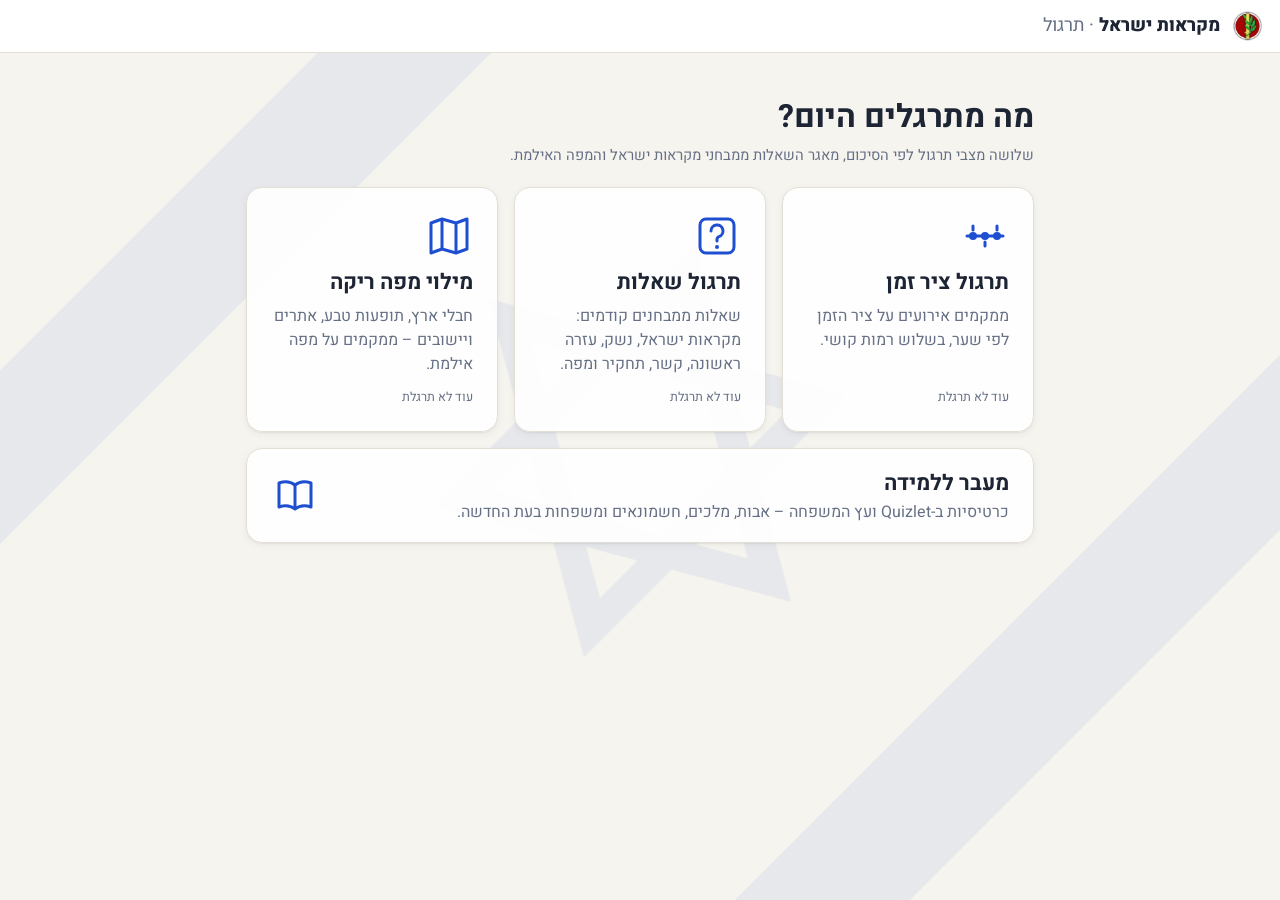
==== index.html @ 34aaca95 "Voice page: make it work on phones - Start speaking right on the Start tap (iPhone blocks speech oth" ====
<!doctype html>
<html lang="he" dir="rtl">
<head>
  <meta charset="utf-8">
  <meta name="viewport" content="width=device-width, initial-scale=1">
  <title>מקראות ישראל – תרגול</title>
  <link rel="preconnect" href="https://fonts.googleapis.com">
  <link rel="preconnect" href="https://fonts.gstatic.com" crossorigin>
  <link href="https://fonts.googleapis.com/css2?family=Heebo:wght@400;500;700;800&display=swap" rel="stylesheet">
  <link rel="stylesheet" href="style.css?v=20261030b">
</head>
<body>
  <div class="flagbg" aria-hidden="true"><svg class="flag-star" viewBox="74 40 72 80"><g fill="none" stroke-width="5.5"><path d="M110 47 L138.6 96.5 L81.4 96.5 Z"/><path d="M110 113 L81.4 63.5 L138.6 63.5 Z"/></g></svg></div>
  <header class="topbar">
    <a class="brand" href="./"><img class="emblem" src="bahad1.jpg" alt="סמל בה״ד 1" width="34" height="32">מקראות ישראל <span>· תרגול</span></a>
  </header>
  <main class="landing">
    <h1>מה מתרגלים היום?</h1>
    <p class="hint">שלושה מצבי תרגול לפי הסיכום, מאגר השאלות ממבחני מקראות ישראל והמפה האילמת.</p>
    <div class="choices">
      <a class="choice" href="timeline.html">
        <span class="choice-icon" aria-hidden="true">
          <svg viewBox="0 0 48 48"><path d="M6 24h36" stroke="currentColor" stroke-width="3" stroke-linecap="round"/><circle cx="12" cy="24" r="4" fill="currentColor"/><circle cx="24" cy="24" r="4" fill="currentColor"/><circle cx="36" cy="24" r="4" fill="currentColor"/><path d="M12 14v4M24 30v4M36 14v4" stroke="currentColor" stroke-width="3" stroke-linecap="round"/></svg>
        </span>
        <b>תרגול ציר זמן</b>
        <p>ממקמים אירועים על ציר הזמן לפי שער, בשלוש רמות קושי.</p>
        <em class="badge" id="tl-summary"></em>
      </a>
      <a class="choice" href="questions.html">
        <span class="choice-icon" aria-hidden="true">
          <svg viewBox="0 0 48 48"><rect x="7" y="7" width="34" height="34" rx="6" fill="none" stroke="currentColor" stroke-width="3"/><path d="M18 19a6 6 0 1 1 8 5.6c-1.3.5-2 1.5-2 2.9V29" fill="none" stroke="currentColor" stroke-width="3" stroke-linecap="round"/><circle cx="24" cy="35" r="2" fill="currentColor"/></svg>
        </span>
        <b>תרגול שאלות</b>
        <p>שאלות ממבחנים קודמים: מקראות ישראל, נשק, עזרה ראשונה, קשר, תחקיר ומפה.</p>
        <em class="badge" id="q-summary"></em>
      </a>
      <a class="choice" href="map.html">
        <span class="choice-icon" aria-hidden="true">
          <svg viewBox="0 0 48 48"><path d="M6 11l11-4 14 4 11-4v30l-11 4-14-4-11 4z" fill="none" stroke="currentColor" stroke-width="3" stroke-linejoin="round"/><path d="M17 7v30M31 11v30" stroke="currentColor" stroke-width="3"/></svg>
        </span>
        <b>מילוי מפה ריקה</b>
        <p>חבלי ארץ, תופעות טבע, אתרים ויישובים – ממקמים על מפה אילמת.</p>
        <em class="badge" id="map-summary"></em>
      </a>
    </div>
    <a class="choice learnlink" href="learn.html">
      <div>
        <b>מעבר ללמידה</b>
        <p>כרטיסיות ב-Quizlet ועץ המשפחה – אבות, מלכים, חשמונאים ומשפחות בעת החדשה.</p>
      </div>
      <span class="choice-icon" aria-hidden="true">
        <svg viewBox="0 0 48 48"><path d="M8 12c6-2 11-2 16 2 5-4 10-4 16-2v24c-6-2-11-2-16 2-5-4-10-4-16-2z" fill="none" stroke="currentColor" stroke-width="3" stroke-linejoin="round"/><path d="M24 14v24" stroke="currentColor" stroke-width="3"/></svg>
      </span>
    </a>
  </main>
  <script>
    // סיכום קצר של ההתקדמות בכל אחד מהמצבים
    function read(key) { try { return JSON.parse(localStorage.getItem(key)) || {}; } catch { return {}; } }
    const tl = read('mikraot-timeline-v1').sessions || [];
    const qs = read('mikraot-questions-v1').sessions || [];
    const sum = s => {
      if (!s.length) return 'עוד לא תרגלת';
      const last = s[s.length - 1];
      return `${s.length} סבבים · אחרון ${Math.round(100 * last.correct / last.total)}%`;
    };
    document.getElementById('tl-summary').textContent = sum(tl);
    document.getElementById('q-summary').textContent = sum(qs);
    document.getElementById('map-summary').textContent = sum(read('mikraot-map-v1').sessions || []);
  </script>
</body>
</html>
---- style.css ----
:root {
  --bg: #f6f4ef;
  --surface: #ffffff;
  --ink: #1d2433;
  --muted: #667085;
  --line: #e3dfd5;
  --accent: #1f4fd1;
  --accent-ink: #ffffff;
  --accent-soft: #e6ecfb;
  --good: #1b7f4b;
  --good-soft: #e3f4ea;
  --bad: #c2362b;
  --bad-soft: #fbe7e5;
  --mid: #b7791f;
  --mid-soft: #fbf1df;
  --radius: 12px;
  --shadow: 0 1px 2px rgb(16 24 40 / .06), 0 2px 8px rgb(16 24 40 / .05);
}
@media (prefers-color-scheme: dark) {
  :root {
    --bg: #12151c;
    --surface: #1b202a;
    --ink: #e8ebf2;
    --muted: #98a2b3;
    --line: #2c3340;
    --accent: #7ea2ff;
    --accent-ink: #0e1320;
    --accent-soft: #23304f;
    --good: #5cd394;
    --good-soft: #173527;
    --bad: #ff7d72;
    --bad-soft: #3d1d1b;
    --mid: #f0b85a;
    --mid-soft: #3a2d16;
    --shadow: none;
  }
}

* { box-sizing: border-box; }
body {
  margin: 0;
  background: var(--bg);
  color: var(--ink);
  font: 16px/1.5 'Heebo', system-ui, sans-serif;
}
button, input, select { font: inherit; color: inherit; }
button { cursor: pointer; }

.topbar {
  position: sticky; top: 0; z-index: 10;
  display: flex; align-items: center; justify-content: space-between; gap: 12px;
  padding: 10px 16px;
  background: var(--surface);
  border-bottom: 1px solid var(--line);
}
.brand { font-weight: 800; font-size: 1.15rem; color: var(--ink); text-decoration: none; }
.brand span { font-weight: 400; color: var(--muted); }
nav { display: flex; gap: 4px; }
.navbtn { border: 0; background: none; padding: 6px 12px; border-radius: 999px; color: var(--muted); font-weight: 500; }
.navbtn.active { background: var(--accent-soft); color: var(--accent); }

main { max-width: 960px; margin: 0 auto; padding: 16px; }
.panel { background: var(--surface); border: 1px solid var(--line); border-radius: var(--radius); padding: 16px; margin-bottom: 16px; box-shadow: var(--shadow); }
.panel h2 { margin: 0 0 12px; font-size: 1.1rem; }
.panel.row { display: flex; align-items: center; justify-content: space-between; gap: 12px; flex-wrap: wrap; }
.panel.two { display: grid; grid-template-columns: 1fr 1fr; gap: 24px; }
.hint { color: var(--muted); margin: 0 0 12px; font-size: .92rem; }

.primary, .panel button:not(.chip):not(.level), .actions button, .filebtn {
  border: 1px solid var(--line); background: var(--surface); padding: 9px 18px; border-radius: 10px; font-weight: 600;
}
.primary { background: var(--accent) !important; color: var(--accent-ink) !important; border-color: var(--accent) !important; }
.primary:disabled { opacity: .4; cursor: not-allowed; }
.danger { color: var(--bad) !important; }
select { padding: 7px 10px; border-radius: 8px; border: 1px solid var(--line); background: var(--surface); margin-inline-start: 8px; }

/* בחירת שער */
.chips { display: grid; grid-template-columns: repeat(4, 1fr); gap: 8px; }
.chip {
  display: flex; flex-direction: column; align-items: flex-start; gap: 2px; text-align: start;
  padding: 10px 12px; border: 1px solid var(--line); border-radius: 10px; background: var(--surface);
}
.chip b { font-size: 1.3rem; line-height: 1; color: var(--accent); }
.chip span { font-weight: 500; font-size: .92rem; }
.chip small { color: var(--muted); font-size: .78rem; }
.chip.on { border-color: var(--accent); background: var(--accent-soft); box-shadow: inset 0 0 0 1px var(--accent); }

/* רמות */
.levels { display: grid; grid-template-columns: repeat(3, 1fr); gap: 10px; }
.level { text-align: start; padding: 14px; border: 1px solid var(--line); border-radius: 10px; background: var(--surface); display: flex; flex-direction: column; gap: 4px; }
.level p { margin: 0; color: var(--muted); font-size: .88rem; flex: 1; }
.level.on { border-color: var(--accent); background: var(--accent-soft); box-shadow: inset 0 0 0 1px var(--accent); }
.lvnum { color: var(--accent); letter-spacing: 2px; font-size: .8rem; }
.badge { font-style: normal; font-size: .78rem; color: var(--muted); margin-top: 6px; }

/* כותרת סבב */
.roundhead { display: flex; align-items: center; justify-content: space-between; gap: 12px; margin-bottom: 8px; }
.roundhead h2 { margin: 0; }
.roundhead small { color: var(--muted); }
.counter { color: var(--muted); font-weight: 500; }

/* ציר זמן */
.l1 { display: grid; grid-template-columns: 1fr 280px; gap: 16px; align-items: start; }
.l1 .timeline { grid-column: 1; grid-row: 1; }
.l1 .pool { grid-column: 2; grid-row: 1; position: sticky; top: 70px; }
.pool {
  display: flex; flex-direction: column; gap: 6px; padding: 10px; min-height: 60px;
  background: var(--surface); border: 1px dashed var(--line); border-radius: var(--radius);
  max-height: calc(100vh - 90px); overflow-y: auto;
}
.empty { margin: 8px; color: var(--muted); text-align: center; }
.card {
  padding: 8px 10px; border-radius: 8px; background: var(--accent-soft); border: 1px solid transparent;
  cursor: grab; user-select: none; font-size: .93rem; line-height: 1.35;
}
.card.sel { border-color: var(--accent); box-shadow: 0 0 0 2px var(--accent); }
.card.placed { background: var(--surface); border-color: var(--line); width: 100%; }

.timeline { list-style: none; margin: 0; padding: 0 0 0 0; position: relative; }
.timeline::before { content: ''; position: absolute; inset-inline-start: 104px; top: 8px; bottom: 8px; width: 2px; background: var(--line); }
.slot:focus-within { z-index: 6; }
.slot { display: grid; grid-template-columns: 96px 1fr; gap: 16px; align-items: center; padding: 6px 0; position: relative; }
.slot::before { content: ''; position: absolute; inset-inline-start: 99px; width: 12px; height: 12px; border-radius: 50%; background: var(--surface); border: 2px solid var(--accent); }
.year { font-weight: 700; line-height: 1.25; text-align: end; font-variant-numeric: tabular-nums; font-size: .95rem; padding-inline-end: 8px; }
.drop {
  min-height: 44px; display: flex; flex-direction: column; justify-content: center; gap: 4px;
  padding: 4px; border-radius: 10px; border: 1px dashed var(--line); background: var(--surface);
}
.ph { color: var(--muted); padding: 0 8px; }
.slot.right .drop { border: 1px solid var(--good); background: var(--good-soft); }
.slot.wrong .drop { border: 1px solid var(--bad); background: var(--bad-soft); }
.slot.right::before { background: var(--good); border-color: var(--good); }
.slot.wrong::before { background: var(--bad); border-color: var(--bad); }
.slot.wrong .card.placed { text-decoration: line-through; opacity: .75; }
.fix { color: var(--good); font-weight: 600; font-size: .9rem; padding: 0 6px; }
.fix small { color: var(--muted); font-weight: 400; }

/* השלמה אוטומטית */
.ac { position: relative; }
.ac input { width: 100%; padding: 8px 10px; border: 0; background: transparent; outline: none; }
.sugg {
  position: absolute; z-index: 5; inset-inline: 0; top: 100%; margin: 4px 0 0; padding: 4px; list-style: none;
  background: var(--surface); border: 1px solid var(--line); border-radius: 10px; box-shadow: 0 8px 24px rgb(0 0 0 / .15);
  max-height: 280px; overflow-y: auto;
}
.sugg li { padding: 7px 10px; border-radius: 6px; cursor: pointer; font-size: .92rem; }
.sugg li:hover, .sugg li.act { background: var(--accent-soft); }

/* שלב 3 */
.question { background: var(--surface); border: 1px solid var(--line); border-radius: var(--radius); padding: 28px 20px; text-align: center; box-shadow: var(--shadow); }
.qtitle { font-size: 1.5rem; font-weight: 700; margin: 0 0 4px; }
.qsub { color: var(--muted); margin: 0 0 18px; }
.yearform { display: flex; justify-content: center; align-items: center; gap: 10px; flex-wrap: wrap; }
.yearform input[type=number] { width: 130px; padding: 10px; font-size: 1.3rem; text-align: center; border: 1px solid var(--line); border-radius: 10px; background: var(--bg); }
.bce { display: flex; align-items: center; gap: 4px; color: var(--muted); }
.feedback { margin-top: 18px; padding: 14px; border-radius: 10px; }
.feedback p { margin: 6px 0; }
.feedback .info { color: var(--muted); font-size: .92rem; }
.feedback.right { background: var(--good-soft); }
.feedback.right b { color: var(--good); }
.feedback.wrong { background: var(--bad-soft); }
.feedback.wrong b { color: var(--bad); }

/* תוצאת סבב */
.score { margin-top: 18px; padding: 20px; border-radius: var(--radius); text-align: center; border: 1px solid var(--line); background: var(--surface); }
.score .big { font-size: 2.6rem; font-weight: 800; line-height: 1.1; }
.score.good .big { color: var(--good); }
.score.mid .big { color: var(--mid); }
.score.bad .big { color: var(--bad); }
.actions { display: flex; gap: 8px; justify-content: center; margin-top: 12px; }

/* סטטיסטיקה */
.tablewrap { overflow-x: auto; }
.stats { width: 100%; border-collapse: collapse; font-size: .92rem; }
.stats th, .stats td { padding: 8px; border-bottom: 1px solid var(--line); text-align: start; vertical-align: top; }
.stats thead th { color: var(--muted); font-weight: 500; }
.stats td b { font-size: 1.1rem; display: block; }
.stats td small { color: var(--muted); }
.stats td.na { color: var(--muted); }
.list { list-style: none; margin: 0; padding: 0; }
.list li { display: flex; gap: 10px; justify-content: space-between; align-items: baseline; padding: 7px 0; border-bottom: 1px solid var(--line); font-size: .92rem; }
.list li span:first-child { flex: 1; }
.list small { color: var(--muted); white-space: nowrap; }
.list b { white-space: nowrap; }

@media (max-width: 720px) {
  .chips { grid-template-columns: repeat(2, 1fr); }
  .levels, .panel.two { grid-template-columns: 1fr; }
  .l1 { grid-template-columns: 1fr; }
  .l1 .pool { grid-column: 1; grid-row: 1; top: 52px; z-index: 4; max-height: 32vh; box-shadow: 0 4px 12px rgb(0 0 0 / .08); }
  .l1 .timeline { grid-row: 2; }
  .slot { grid-template-columns: 92px 1fr; gap: 14px; }
  .timeline::before { inset-inline-start: 98px; }
  .slot::before { inset-inline-start: 93px; }
  .year { font-size: .85rem; }
  .brand span { display: none; }
  .qtitle { font-size: 1.25rem; }
}

/* ───────── דגל ברקע ───────── */
/* הדגל מסובב ב-45 מעלות. הצלע = (רוחב + גובה) / √2, כך שהריבוע המסובב מכסה את כל המסך */
:root { --flag-blue: #0038b8; --flag-opacity: .06; --glass: color-mix(in srgb, var(--surface) 90%, transparent); }
@media (prefers-color-scheme: dark) {
  :root { --flag-blue: #6f95ff; --flag-opacity: .07; }
}
.flagbg {
  --side: calc((100vw + 100vh) * .7072);
  position: fixed; z-index: -1; pointer-events: none;
  left: 50%; top: 50%; width: var(--side); height: var(--side);
  transform: translate(-50%, -50%) rotate(-45deg);
  opacity: var(--flag-opacity);
  background: linear-gradient(to bottom,
    transparent 0 17%, var(--flag-blue) 17% 25%,
    transparent 25% 75%, var(--flag-blue) 75% 83%, transparent 83%);
  display: grid; place-items: center;
}
.flag-star { width: 26%; height: auto; stroke: var(--flag-blue); }
.panel, .question, .qcard, .score, .choice, .drop, .pool { background: var(--glass); }

/* ───────── דף הבית ───────── */
.landing { max-width: 820px; padding-top: 40px; }
.landing h1 { font-size: 2rem; margin: 0 0 4px; }
.choices { display: grid; grid-template-columns: repeat(auto-fit, minmax(240px, 1fr)); gap: 16px; margin-top: 20px; }
.choice {
  display: flex; flex-direction: column; gap: 6px; padding: 24px; min-height: 210px;
  border: 1px solid var(--line); border-radius: 16px; color: var(--ink); text-decoration: none;
  box-shadow: var(--shadow); transition: border-color .15s, transform .15s;
}
.choice:hover { border-color: var(--accent); transform: translateY(-2px); }
.choice b { font-size: 1.35rem; }
.choice p { margin: 0; color: var(--muted); flex: 1; }
.choice-icon { width: 48px; height: 48px; color: var(--accent); }
.choice-icon svg { width: 100%; height: 100%; }

/* ───────── תרגול שאלות ───────── */
.subchips { display: flex; flex-wrap: wrap; align-items: center; gap: 6px; margin-top: 14px; }
.subchips .hint { margin: 0; }
.pill { border: 1px solid var(--line); background: var(--surface); padding: 4px 12px; border-radius: 999px; font-size: .9rem; }
.pill.on { background: var(--accent-soft); border-color: var(--accent); color: var(--accent); font-weight: 600; }
.hint.small { font-size: .82rem; margin: 8px 0 0; }
.check { display: flex; align-items: center; gap: 8px; margin-top: 12px; color: var(--muted); }
.progress { height: 4px; border-radius: 4px; background: var(--line); margin-bottom: 14px; overflow: hidden; }
.progress span { display: block; height: 100%; background: var(--accent); }
.qcard { border: 1px solid var(--line); border-radius: var(--radius); padding: 22px 20px; box-shadow: var(--shadow); }
.qtext { font-size: 1.25rem; font-weight: 700; margin: 0 0 16px; line-height: 1.45; }
.options { display: flex; flex-direction: column; gap: 8px; margin-bottom: 12px; }
.opt {
  display: flex; align-items: center; gap: 12px; text-align: start; width: 100%;
  padding: 11px 14px; border: 1px solid var(--line); border-radius: 10px; background: var(--surface);
}
.opt:hover:not(:disabled) { border-color: var(--accent); }
.opt:disabled { cursor: default; }
.opt .key { flex: none; width: 26px; height: 26px; border-radius: 50%; display: grid; place-items: center; font-size: .8rem; font-weight: 700; background: var(--accent-soft); color: var(--accent); }
.opt.sel { border-color: var(--accent); box-shadow: inset 0 0 0 1px var(--accent); }
.opt.right { border-color: var(--good); background: var(--good-soft); }
.opt.right .key { background: var(--good); color: var(--surface); }
.opt.wrong { border-color: var(--bad); background: var(--bad-soft); }
.opt.wrong .key { background: var(--bad); color: var(--surface); }
.qcard textarea { width: 100%; padding: 10px; border: 1px solid var(--line); border-radius: 10px; background: var(--bg); color: var(--ink); font: inherit; margin-bottom: 10px; resize: vertical; }
.after { margin-top: 6px; }
.after > .primary { margin-top: 12px; }
.feedback.neutral { background: var(--accent-soft); }
.feedback .ans { margin: 4px 0 0; font-weight: 500; white-space: pre-line; }
.meta { margin: 10px 0 0; padding: 10px 14px; padding-inline-start: 28px; border-radius: 10px; background: var(--mid-soft); font-size: .88rem; }
.meta li + li { margin-top: 4px; }
.src { color: var(--muted); font-size: .8rem; margin: 8px 0 0; }
.review li { flex-direction: column; align-items: flex-start; gap: 2px; }
.review b { color: var(--good); white-space: normal; }

@media (max-width: 720px) {
  .choices { grid-template-columns: 1fr; }
  .choice { min-height: 0; }
  .landing { padding-top: 20px; }
  .qtext { font-size: 1.1rem; }
}

/* ───────── למידה ───────── */
.linkbtn { text-decoration: none; display: inline-block; }
.familywrap { display: grid; grid-template-columns: 1fr 300px; gap: 16px; align-items: start; margin-top: 14px; }
.treescroll { overflow-x: auto; padding-bottom: 8px; border: 1px solid var(--line); border-radius: var(--radius); background: var(--glass); }
.persondetail { position: sticky; top: 70px; border: 1px solid var(--line); border-radius: var(--radius); padding: 14px 16px; background: var(--surface); }
.persondetail h3 { margin: 0; font-size: 1.3rem; }
.persondetail .role { color: var(--muted); margin: 2px 0 10px; font-size: .9rem; }
.persondetail h4 { margin: 14px 0 6px; font-size: .95rem; }
.rels { display: grid; grid-template-columns: auto 1fr; gap: 4px 10px; margin: 10px 0 0; font-size: .92rem; }
.rels dt { color: var(--muted); }
.rels dd { margin: 0; }
.rels a { color: var(--accent); }
.relq { list-style: none; margin: 0; padding: 0; font-size: .86rem; }
.relq li { padding: 6px 0; border-top: 1px solid var(--line); display: flex; flex-direction: column; }
.relq b { color: var(--good); font-weight: 600; }

/* עץ מוזח – כל דור מוזח פנימה, עם קווים מההורה לילדים (בעברית הקווים מימין) */
.tree, .tree ul { list-style: none; margin: 0; padding: 0; }
.tree { padding: 12px 14px; }
.tree + .tree { border-top: 1px dashed var(--line); }
.tree ul { padding-inline-start: 18px; }
.tree li { position: relative; padding: 5px 0; }
.tree ul > li { padding-inline-start: 20px; }
.tree ul > li::before { content: ''; position: absolute; inset-inline-start: 0; top: 0; bottom: 0; border-inline-start: 2px solid var(--line); }
.tree ul > li:last-child::before { bottom: auto; height: 24px; }
.tree ul > li::after { content: ''; position: absolute; inset-inline-start: 0; top: 24px; width: 16px; border-top: 2px solid var(--line); }
.nodelabel { display: flex; flex-wrap: wrap; align-items: center; gap: 6px; min-height: 38px; }

.couple { display: flex; flex-wrap: wrap; align-items: center; gap: 4px; }
.plus { color: var(--muted); font-size: .8rem; }
.person {
  display: inline-flex; align-items: baseline; gap: 6px;
  padding: 5px 10px; border-radius: 10px; border: 1px solid var(--line); background: var(--surface);
  line-height: 1.3; text-align: start;
}
.person b { font-size: .92rem; }
.person small { color: var(--muted); font-size: .74rem; }
.person.spouse { border-style: dashed; }
.person:hover { border-color: var(--accent); }
.person.on { border-color: var(--accent); background: var(--accent-soft); box-shadow: inset 0 0 0 1px var(--accent); }
.relnote { font-size: .78rem; color: var(--mid); }
.groupnode { font-size: .8rem; color: var(--muted); border: 1px dotted var(--line); border-radius: 999px; padding: 2px 10px; background: var(--surface); white-space: nowrap; }

/* קישור ללמידה בדף הבית */
.learnlink { display: flex; flex-direction: row; align-items: center; justify-content: space-between; gap: 12px; margin-top: 16px; padding: 18px 24px; min-height: 0; }
.learnlink p { flex: none; }

@media (max-width: 720px) {
  .familywrap { grid-template-columns: 1fr; }
  .persondetail { position: static; }
}
.spouses { font-size: .82rem; color: var(--muted); }
.spouses a { color: var(--accent); }
.leafrow { display: flex; flex-wrap: wrap; align-items: center; gap: 6px; min-height: 38px; }

/* סמל בה"ד 1 בכותרת – התמונה עגולה על רקע לבן, לכן חותכים לעיגול */
.brand { display: inline-flex; align-items: center; white-space: pre; }
.emblem { width: 34px; height: 32px; object-fit: cover; clip-path: circle(47% at 50% 50%); flex: none; margin-inline-end: 10px; }
.navbtn { white-space: nowrap; }
.backlink { display: inline-block; margin-bottom: 10px; color: var(--accent); text-decoration: none; font-weight: 500; }

/* מפה אילמת */
:root { --land: #fbf8f1; --land-edge: #7b8494; --sea: #cfe0f5; --pal-edge: #9aa3b2; }
@media (prefers-color-scheme: dark) { :root { --land: #232a36; --land-edge: #8b95a8; --sea: #24406b; --pal-edge: #5d6678; } }
.mapcats { grid-template-columns: repeat(5, 1fr); }
.maplay { display: grid; grid-template-columns: minmax(0, 1fr) 320px; gap: 16px; align-items: start; }
.mapcol { position: relative; justify-self: center; max-width: 100%; }
.mapwrap {
  --maph: max(460px, calc(100vh - 190px));
  direction: ltr; overflow: auto; max-height: var(--maph); max-width: calc(100vw - 32px);
  border: 1px solid var(--line); border-radius: var(--radius); background: var(--glass);
}
.map { display: block; height: calc(var(--maph) * var(--z, 1) - 2px); width: auto; aspect-ratio: 307.3 / 820; touch-action: manipulation; }
.map .landedge path { fill: none; stroke: var(--land-edge); stroke-width: 2.4; stroke-linejoin: round; }
.map .land path { fill: var(--land); stroke: none; }
.map .pal path { fill: none; stroke: var(--pal-edge); stroke-width: .9; stroke-dasharray: 3 2; }
.map .water path { fill: var(--sea); stroke: var(--land-edge); stroke-width: .5; }
.map .cty { fill: var(--muted); font-size: 10px; text-anchor: middle; opacity: .7; }
.map .seaname { fill: var(--accent); font-size: 12px; font-weight: 700; text-anchor: middle; opacity: .7; }
.map.pickable { cursor: crosshair; }
.zoom { position: absolute; z-index: 2; top: 8px; left: 8px; display: flex; flex-direction: column; gap: 4px; }
.zoom button { width: 34px; height: 34px; border-radius: 8px; border: 1px solid var(--line); background: var(--surface); font-size: 1.2rem; font-weight: 700; line-height: 1; box-shadow: var(--shadow); }

.pm { cursor: pointer; }
.pm .hit { fill: transparent; }
.pm .sym { fill: var(--accent); stroke: var(--surface); stroke-width: 1.2; transition: transform .15s; transform-box: fill-box; transform-origin: center; }
.pm:hover .sym { transform: scale(1.3); }
.pm .lbl { display: none; font-size: 8.5px; font-weight: 700; fill: var(--ink); direction: rtl; text-anchor: start; paint-order: stroke; stroke: var(--land); stroke-width: 2.5px; stroke-linejoin: round; pointer-events: none; }
.pm.done .lbl { display: inline; opacity: 0; transition: opacity 1.2s; }
.pm.done.showlbl .lbl, .pm.done.keep .lbl { opacity: 1; transition: opacity .2s; }
.pm.done.ok .sym { fill: var(--good); }
.pm.done.late .sym { fill: var(--bad); }
.pm.no .sym { fill: var(--bad); animation: shake .35s; }
.pm.hide { display: none; }
.pm.target .sym, .pm.peek .sym { fill: var(--mid); animation: pulse 1s ease-in-out infinite; }
@keyframes pulse { 50% { transform: scale(1.7); } }
@keyframes shake { 25% { transform: translateX(-2px); } 75% { transform: translateX(2px); } }
.map .guess { stroke: var(--ink); stroke-width: 2; stroke-linecap: round; }
.map .miss-line { stroke: var(--muted); stroke-width: 1; stroke-dasharray: 3 2; }

.side { min-width: 0; position: sticky; top: 70px; display: flex; flex-direction: column; gap: 8px; }
.mpool { max-height: calc(100vh - 150px); }
.mpool .card { text-align: start; }
.card.miss { border-color: var(--bad); }
.card.miss::after { content: ' ✗'; color: var(--bad); }
.hintbtn { border: 1px solid var(--line); background: var(--surface); border-radius: 10px; padding: 7px 12px; color: var(--muted); }
.hintbtn:disabled { opacity: .45; cursor: default; }
.mq { padding: 20px 16px; }
.nameform { display: flex; gap: 8px; align-items: stretch; }
.nameform .ac { flex: 1; border: 1px solid var(--line); border-radius: 10px; background: var(--bg); text-align: start; }
.legend { white-space: nowrap; display: inline-flex; gap: 4px; flex-wrap: wrap; }
.legend i { font-style: normal; color: var(--accent); margin-inline-start: 6px; }

@media (max-width: 720px) {
  .mapcats { grid-template-columns: repeat(3, 1fr); }
  .maplay { grid-template-columns: minmax(0, 1fr); }
  .mapwrap { --maph: max(420px, calc(100vh - 230px)); width: fit-content; max-width: 100%; margin: 0 auto; }
  .side { position: sticky; top: auto; bottom: 8px; z-index: 5; }
  .mpool { flex-direction: row; flex-wrap: nowrap; overflow-x: auto; max-height: none; min-height: 0; box-shadow: 0 6px 20px rgb(0 0 0 / .18); }
  .mpool .card { flex: none; max-width: 200px; white-space: normal; }
  .maplay:has(.mq) .side { order: -1; position: static; }
}

/* הסבר מהחוברת אחרי תשובה */
.booklet { margin-top: 10px; padding: 10px 14px; border-radius: 10px; border-inline-start: 3px solid var(--accent); background: var(--accent-soft); text-align: start; }
.booklet b { font-size: .82rem; color: var(--accent); }
.booklet ul { margin: 4px 0 0; padding: 0; list-style: none; }
.booklet li { font-size: .92rem; line-height: 1.5; margin-top: 4px; }
.booklet .bterm { font-weight: 600; }
.booklet p { margin: 4px 0 0; font-size: .92rem; line-height: 1.5; }
.src .report { color: var(--accent); }

/* שעון סבב */
.rh-side { display: flex; align-items: center; gap: 12px; flex-wrap: wrap; justify-content: flex-end; }
.timer { font-variant-numeric: tabular-nums; color: var(--muted); font-weight: 600; white-space: nowrap; }

/* למידה בקול */
.voicehead { padding-bottom: 0; }
.warn { color: var(--mid); background: var(--mid-soft); padding: 8px 12px; border-radius: 10px; font-size: .9rem; }
.voicemodes { grid-template-columns: 1fr 1fr; }
.voiceopts { display: flex; flex-wrap: wrap; gap: 14px 22px; align-items: center; }
.voiceopts select { margin-inline-start: 6px; }
.chk { display: flex; align-items: center; gap: 6px; }
.bigstart { width: 100%; font-size: 1.3rem; padding: 16px !important; }
.voicebox { background: var(--glass); border: 1px solid var(--line); border-radius: var(--radius); padding: 22px 20px; min-height: 40vh; box-shadow: var(--shadow); }
.vcount { color: var(--muted); }
.vq { font-size: 1.6rem; font-weight: 700; line-height: 1.35; margin: 10px 0 14px; }
.vopts { font-size: 1.2rem; line-height: 1.5; margin: 0; padding-inline-start: 1.6em; }
.vopts li { margin: 4px 0; }
.vres { font-size: 1.3rem; font-weight: 700; margin: 14px 0 4px; }
.vres.right { color: var(--good); }
.vres.wrong { color: var(--bad); }
.vex { color: var(--ink); background: var(--accent-soft); border-radius: 10px; padding: 10px 12px; font-size: 1.05rem; line-height: 1.5; }
.vstatus { color: var(--accent); font-weight: 600; min-height: 1.4em; margin: 12px 0 0; }
.vcmds { list-style: none; margin: 12px 0 0; padding: 10px 12px; display: flex; flex-wrap: wrap; gap: 6px 16px; background: var(--glass); border: 1px dashed var(--line); border-radius: 10px; font-size: .95rem; }
.vcmds li { display: flex; gap: 6px; align-items: center; }
.vcontrols { display: grid; grid-template-columns: repeat(4, 1fr); gap: 8px; margin-top: 12px; }
.vcontrols:has(> :nth-child(2):last-child) { grid-template-columns: 1fr 1fr; }
.vcontrols button { padding: 14px 6px; font-size: 1.05rem; font-weight: 700; border-radius: 12px; border: 1px solid var(--line); background: var(--surface); }
@media (max-width: 720px) {
  .voicemodes { grid-template-columns: 1fr; }
  .vq { font-size: 1.35rem; }
  .vcontrols { grid-template-columns: 1fr 1fr; }
}
.voicetest { display: grid; grid-template-columns: 1fr 1fr; gap: 8px; }
.voicetest button { padding: 12px; font-weight: 700; border-radius: 10px; border: 1px solid var(--line); background: var(--surface); }
.testout { margin: 10px 0 0; font-weight: 500; min-height: 1.4em; }
.vtap { width: 100%; margin-top: 12px; padding: 20px !important; font-size: 1.35rem; border-radius: 14px; }
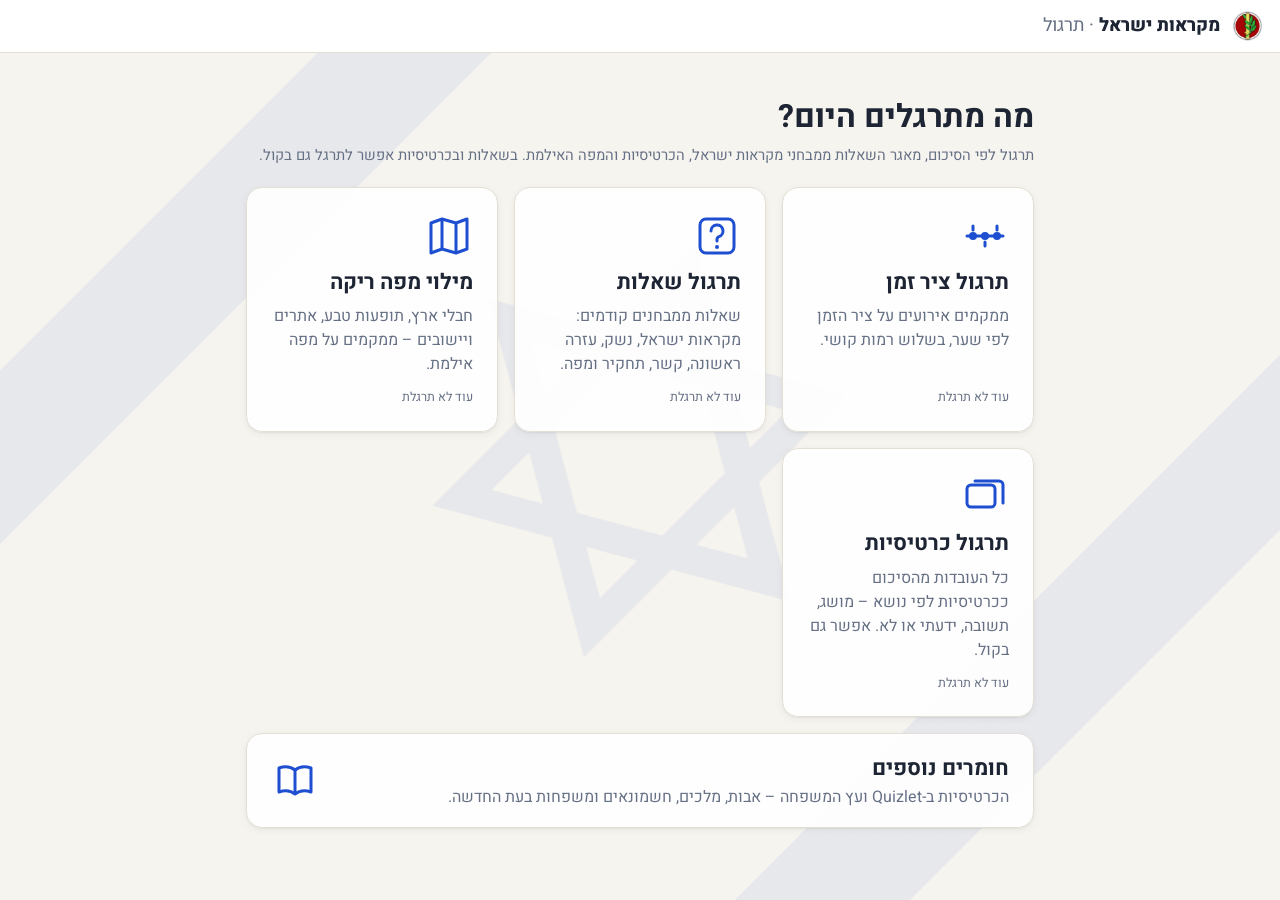
==== commit 00455a94: "Restructure: voice practice inside questions, new flashcards page - Voice practice is now opened fro" ====
--- a/index.html
+++ b/index.html
@@ -7,7 +7,7 @@
   <link rel="preconnect" href="https://fonts.googleapis.com">
   <link rel="preconnect" href="https://fonts.gstatic.com" crossorigin>
   <link href="https://fonts.googleapis.com/css2?family=Heebo:wght@400;500;700;800&display=swap" rel="stylesheet">
-  <link rel="stylesheet" href="style.css?v=20261030b">
+  <link rel="stylesheet" href="style.css?v=20261031a">
 </head>
 <body>
   <div class="flagbg" aria-hidden="true"><svg class="flag-star" viewBox="74 40 72 80"><g fill="none" stroke-width="5.5"><path d="M110 47 L138.6 96.5 L81.4 96.5 Z"/><path d="M110 113 L81.4 63.5 L138.6 63.5 Z"/></g></svg></div>
@@ -16,7 +16,7 @@
   </header>
   <main class="landing">
     <h1>מה מתרגלים היום?</h1>
-    <p class="hint">שלושה מצבי תרגול לפי הסיכום, מאגר השאלות ממבחני מקראות ישראל והמפה האילמת.</p>
+    <p class="hint">תרגול לפי הסיכום, מאגר השאלות ממבחני מקראות ישראל, הכרטיסיות והמפה האילמת. בשאלות ובכרטיסיות אפשר לתרגל גם בקול.</p>
     <div class="choices">
       <a class="choice" href="timeline.html">
         <span class="choice-icon" aria-hidden="true">
@@ -42,11 +42,19 @@
         <p>חבלי ארץ, תופעות טבע, אתרים ויישובים – ממקמים על מפה אילמת.</p>
         <em class="badge" id="map-summary"></em>
       </a>
+      <a class="choice" href="cards.html">
+        <span class="choice-icon" aria-hidden="true">
+          <svg viewBox="0 0 48 48"><rect x="6" y="12" width="28" height="22" rx="4" fill="none" stroke="currentColor" stroke-width="3"/><path d="M14 8h24a4 4 0 0 1 4 4v18" fill="none" stroke="currentColor" stroke-width="3" stroke-linecap="round"/></svg>
+        </span>
+        <b>תרגול כרטיסיות</b>
+        <p>כל העובדות מהסיכום ככרטיסיות לפי נושא – מושג, תשובה, ידעתי או לא. אפשר גם בקול.</p>
+        <em class="badge" id="c-summary"></em>
+      </a>
     </div>
     <a class="choice learnlink" href="learn.html">
       <div>
-        <b>מעבר ללמידה</b>
-        <p>כרטיסיות ב-Quizlet ועץ המשפחה – אבות, מלכים, חשמונאים ומשפחות בעת החדשה.</p>
+        <b>חומרים נוספים</b>
+        <p>הכרטיסיות ב-Quizlet ועץ המשפחה – אבות, מלכים, חשמונאים ומשפחות בעת החדשה.</p>
       </div>
       <span class="choice-icon" aria-hidden="true">
         <svg viewBox="0 0 48 48"><path d="M8 12c6-2 11-2 16 2 5-4 10-4 16-2v24c-6-2-11-2-16 2-5-4-10-4-16-2z" fill="none" stroke="currentColor" stroke-width="3" stroke-linejoin="round"/><path d="M24 14v24" stroke="currentColor" stroke-width="3"/></svg>
@@ -65,6 +73,8 @@
     };
     document.getElementById('tl-summary').textContent = sum(tl);
     document.getElementById('q-summary').textContent = sum(qs);
+    const cs = read('mikraot-cards-v1').sessions || [];
+    document.getElementById('c-summary').textContent = cs.length ? `${cs.length} סבבים · אחרון ${Math.round(100 * cs[cs.length - 1].knew / cs[cs.length - 1].total)}%` : 'עוד לא תרגלת';
     document.getElementById('map-summary').textContent = sum(read('mikraot-map-v1').sessions || []);
   </script>
 </body>
--- a/style.css
+++ b/style.css
@@ -430,15 +430,107 @@
 .vstatus { color: var(--accent); font-weight: 600; min-height: 1.4em; margin: 12px 0 0; }
 .vcmds { list-style: none; margin: 12px 0 0; padding: 10px 12px; display: flex; flex-wrap: wrap; gap: 6px 16px; background: var(--glass); border: 1px dashed var(--line); border-radius: 10px; font-size: .95rem; }
 .vcmds li { display: flex; gap: 6px; align-items: center; }
-.vcontrols { display: grid; grid-template-columns: repeat(4, 1fr); gap: 8px; margin-top: 12px; }
-.vcontrols:has(> :nth-child(2):last-child) { grid-template-columns: 1fr 1fr; }
-.vcontrols button { padding: 14px 6px; font-size: 1.05rem; font-weight: 700; border-radius: 12px; border: 1px solid var(--line); background: var(--surface); }
+.vcontrols { display: grid; grid-template-columns: 1fr 1fr 1fr; gap: 10px; margin-top: 12px; }
+.vcontrols button { min-height: 76px; padding: 10px 6px; font-size: 1.35rem; font-weight: 800; border-radius: 16px; border: 2px solid var(--line); background: var(--surface); touch-action: manipulation; }
+.vcontrols .vwide { grid-column: 1 / -1; }
+.vcontrols .primary { min-height: 96px; font-size: 1.6rem; }
+.vcontrols .danger { border-color: var(--bad); }
+.vcontrols button:active, .vansbtn:active { transform: scale(.97); }
+/* כפתורי תשובה גדולים 1–4 */
+.vanswers { display: grid; grid-template-columns: 1fr 1fr; gap: 10px; margin-top: 12px; }
+.vansbtn { display: flex; align-items: center; gap: 12px; min-height: 96px; padding: 10px 14px; text-align: start; border-radius: 16px; border: 2px solid var(--line); background: var(--surface); font-size: 1.05rem; line-height: 1.3; touch-action: manipulation; }
+.vansbtn b { flex: none; display: grid; place-items: center; width: 52px; height: 52px; border-radius: 50%; background: var(--accent); color: var(--accent-ink); font-size: 1.8rem; }
+.vansbtn.sel { border-color: var(--accent); box-shadow: 0 0 0 2px var(--accent); }
+.vansbtn.right { border-color: var(--good); background: var(--good-soft); }
+.vansbtn.right b { background: var(--good); }
+.vansbtn.wrong { border-color: var(--bad); background: var(--bad-soft); }
+.vansbtn.wrong b { background: var(--bad); }
+.vansbtn:disabled { cursor: default; }
+.vanswers.two .vansbtn { justify-content: center; font-size: 1.3rem; font-weight: 700; }
 @media (max-width: 720px) {
   .voicemodes { grid-template-columns: 1fr; }
-  .vq { font-size: 1.35rem; }
-  .vcontrols { grid-template-columns: 1fr 1fr; }
+  .vq { font-size: 1.3rem; }
+  .voicebox { min-height: 0; padding: 16px; }
+  .vanswers { grid-template-columns: 1fr; }
+  .vansbtn { min-height: 68px; padding: 8px 12px; }
+  .vansbtn b { width: 46px; height: 46px; font-size: 1.6rem; }
+  .vcontrols button { min-height: 68px; font-size: 1.2rem; }
+  .vcontrols .primary { min-height: 84px; font-size: 1.5rem; }
 }
 .voicetest { display: grid; grid-template-columns: 1fr 1fr; gap: 8px; }
 .voicetest button { padding: 12px; font-weight: 700; border-radius: 10px; border: 1px solid var(--line); background: var(--surface); }
 .testout { margin: 10px 0 0; font-weight: 500; min-height: 1.4em; }
 .vtap { width: 100%; margin-top: 12px; padding: 20px !important; font-size: 1.35rem; border-radius: 14px; }
+.vcontrols.two { grid-template-columns: 1fr 1fr; }
+
+/* למידה בקול – מסך מלא בזמן סבב: כפתורים ענקיים */
+body.vrunning { overflow: hidden; }
+body.vrunning .topbar, body.vrunning .flagbg { display: none; }
+.vrun {
+  position: fixed; inset: 0; z-index: 50; background: var(--bg);
+  display: flex; flex-direction: column; gap: 8px;
+  padding: max(8px, env(safe-area-inset-top)) 8px max(8px, env(safe-area-inset-bottom));
+}
+.vtop { flex: 0 1 auto; max-height: 36vh; overflow-y: auto; background: var(--surface); border: 1px solid var(--line); border-radius: 14px; padding: 8px 12px; }
+.vtop .vq { font-size: 1.2rem; margin: 2px 0 4px; }
+.vtop .vres { font-size: 1.15rem; margin: 6px 0 2px; }
+.vtop .vex { font-size: .98rem; padding: 8px 10px; margin: 6px 0 0; }
+.vtop .vstatus { margin: 4px 0 0; min-height: 1.2em; }
+.vhint { margin: 2px 0 0; color: var(--muted); font-size: .8rem; }
+.vslot { flex: 1 1 auto; min-height: 0; display: grid; gap: 8px; grid-template-columns: 1fr 1fr; grid-auto-rows: 1fr; }
+.vslot.n1 { grid-template-columns: 1fr; }
+.vslot.n2 { grid-template-columns: 1fr 1fr; }
+.vslot.n3 > :last-child, .vslot.n5 > :last-child { grid-column: 1 / -1; }
+.vslot .vansbtn { min-height: 0; height: 100%; flex-direction: column; justify-content: center; align-items: center; text-align: center; gap: 8px; padding: 8px; font-size: 1.1rem; font-weight: 600; border-width: 3px; border-radius: 18px; overflow: hidden; }
+.vslot .vansbtn b { width: 64px; height: 64px; font-size: 2.3rem; }
+.vslot .vansbtn span { display: -webkit-box; -webkit-line-clamp: 4; -webkit-box-orient: vertical; overflow: hidden; }
+.vbig { height: 100%; width: 100%; font-size: 2.2rem; font-weight: 800; border-radius: 20px; border: 3px solid var(--line); background: var(--surface); touch-action: manipulation; }
+.vbar { flex: 0 0 auto; display: grid; grid-auto-flow: column; grid-auto-columns: 1fr; gap: 8px; height: 16vh; min-height: 72px; max-height: 130px; }
+.vbar button { height: 100%; display: flex; flex-direction: column; align-items: center; justify-content: center; gap: 4px; font-size: 1.7rem; font-weight: 800; border-radius: 16px; border: 2px solid var(--line); background: var(--surface); touch-action: manipulation; }
+.vbar button span { font-size: 1rem; }
+.vbar .danger { border-color: var(--bad); }
+.vrun .vtap { flex: 0 0 auto; margin: 0; }
+.vbig:active, .vbar button:active { transform: scale(.97); }
+@media (min-width: 900px) { .vrun { padding-inline: calc((100vw - 860px) / 2); } }
+
+/* למידה בקול – טקסט גדול ככל האפשר בתוך הכפתורים ובשאלה */
+.vtop { max-height: 42vh; }
+.vtop .vq { font-size: clamp(1.4rem, 6.4vw, 2.4rem); line-height: 1.25; }
+.vtop .vres { font-size: clamp(1.3rem, 5.6vw, 2rem); }
+.vtop .vex { font-size: clamp(1.05rem, 4.4vw, 1.5rem); }
+.vslot .vansbtn { font-size: clamp(1.25rem, 5.8vw, 2.2rem); font-weight: 700; line-height: 1.2; gap: 6px; }
+.vslot .vansbtn b { width: clamp(52px, 15vw, 84px); height: clamp(52px, 15vw, 84px); font-size: clamp(2rem, 9vw, 3rem); }
+.vslot .vansbtn span { -webkit-line-clamp: 5; }
+.vslot.n2 .vansbtn { font-size: clamp(1.6rem, 8vw, 2.8rem); }
+.vbig { font-size: clamp(2.4rem, 11vw, 4rem); }
+.vbar button { font-size: clamp(1.8rem, 8vw, 2.4rem); }
+.vbar button span { font-size: clamp(1.05rem, 4.6vw, 1.4rem); font-weight: 800; }
+.vslot .vansbtn { font-size: clamp(1.4rem, 7vw, 2.6rem); }
+/* תשובות ארוכות: גופן קצת קטן יותר כדי שייכנסו */
+.vslot .vansbtn.long { font-size: clamp(1rem, 4.4vw, 1.7rem); }
+.vslot .vansbtn.long span { -webkit-line-clamp: 7; }
+
+/* תרגול כרטיסיות */
+.quizlettip { display: flex; align-items: center; justify-content: space-between; gap: 16px; border-color: var(--accent); background: var(--accent-soft); }
+.quizlettip h2 { margin: 0 0 4px; }
+.quizlettip .hint { margin: 0; }
+.qbtn { text-decoration: none; white-space: nowrap; display: inline-block; padding: 12px 18px !important; border-radius: 12px; }
+.voicepromo { display: flex; align-items: center; justify-content: space-between; gap: 16px; }
+.voicepromo h2 { margin: 0 0 4px; }
+.voicepromo .hint { margin: 0; }
+.voicepromo button { white-space: nowrap; padding: 14px 20px !important; font-size: 1.1rem; }
+.fcard { background: var(--glass); border: 1px solid var(--line); border-radius: var(--radius); padding: 28px 22px; text-align: center; box-shadow: var(--shadow); min-height: 220px; display: flex; flex-direction: column; justify-content: center; gap: 16px; margin-top: 12px; }
+.fterm { font-size: clamp(1.4rem, 5vw, 2.1rem); font-weight: 800; margin: 0; line-height: 1.3; }
+.fdef { font-size: clamp(1.1rem, 4vw, 1.5rem); line-height: 1.5; background: var(--accent-soft); border-radius: 12px; padding: 14px; }
+.fbtns { display: grid; grid-template-columns: 1fr 1fr; gap: 10px; margin-top: 12px; }
+.fbtns button { min-height: 76px; font-size: 1.35rem; font-weight: 800; border-radius: 16px; border: 2px solid var(--line); background: var(--surface); touch-action: manipulation; }
+.fbtns button small { display: block; font-size: .75rem; font-weight: 400; color: var(--muted); }
+.fbtns .fbig { grid-column: 1 / -1; min-height: 96px; font-size: 1.6rem; }
+.fbtns .fbig small { color: inherit; opacity: .7; }
+.fbtns .fknew { border-color: var(--good); background: var(--good-soft); color: var(--good); }
+.fbtns .fnot { border-color: var(--bad); background: var(--bad-soft); color: var(--bad); }
+.vback { display: inline-block; margin-bottom: 8px; border: 0; background: none; font: inherit; cursor: pointer; }
+@media (max-width: 720px) {
+  .quizlettip, .voicepromo { flex-direction: column; align-items: stretch; }
+  .voicepromo button, .qbtn { text-align: center; }
+}
